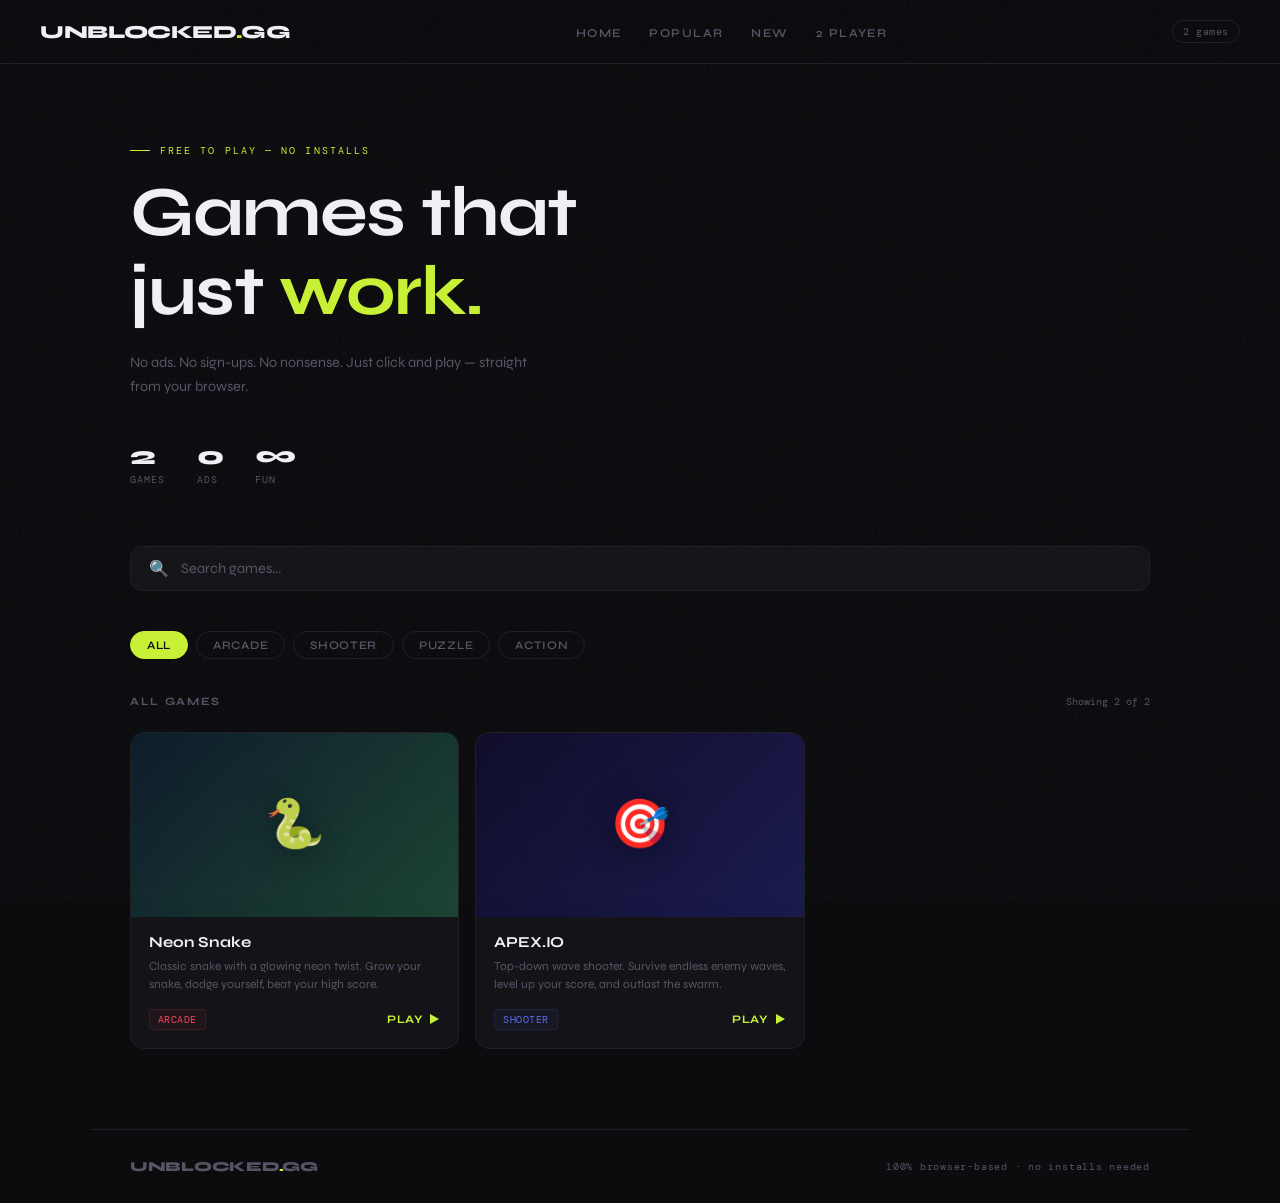
==== index.html @ 9c270ca0 "WWWEWEWsdsf" ====
<!DOCTYPE html>
<html lang="en">
<head>
<meta charset="UTF-8">
<meta name="viewport" content="width=device-width, initial-scale=1.0">
<title>UNBLOCKED GAMES</title>
<link href="https://fonts.googleapis.com/css2?family=Syne:wght@400;600;700;800&family=DM+Mono:wght@400;500&display=swap" rel="stylesheet">
<style>
*, *::before, *::after { box-sizing: border-box; margin: 0; padding: 0; }
:root {
  --bg: #0c0c0f;
  --surface: #141418;
  --border: #1f1f26;
  --text: #f0f0f5;
  --muted: #555566;
  --accent: #c8f135;
  --accent2: #5c6ef8;
  --red: #ff4757;
}
html { scroll-behavior: smooth; }
body {
  background: var(--bg);
  color: var(--text);
  font-family: 'Syne', sans-serif;
  min-height: 100vh;
  overflow-x: hidden;
}

/* ── Noise texture overlay ── */
body::before {
  content: '';
  position: fixed; inset: 0;
  background-image: url("data:image/svg+xml,%3Csvg viewBox='0 0 256 256' xmlns='http://www.w3.org/2000/svg'%3E%3Cfilter id='noise'%3E%3CfeTurbulence type='fractalNoise' baseFrequency='0.9' numOctaves='4' stitchTiles='stitch'/%3E%3C/filter%3E%3Crect width='100%25' height='100%25' filter='url(%23noise)' opacity='1'/%3E%3C/svg%3E");
  opacity: 0.025;
  pointer-events: none;
  z-index: 999;
}

/* ── Nav ── */
nav {
  display: flex;
  align-items: center;
  justify-content: space-between;
  padding: 20px 40px;
  border-bottom: 1px solid var(--border);
  position: sticky; top: 0;
  background: rgba(12,12,15,0.9);
  backdrop-filter: blur(12px);
  z-index: 100;
}
.nav-logo {
  font-size: 1.15rem;
  font-weight: 800;
  letter-spacing: -0.02em;
  color: var(--text);
}
.nav-logo span { color: var(--accent); }
.nav-links {
  display: flex; gap: 28px;
  list-style: none;
}
.nav-links a {
  font-size: 0.75rem;
  font-weight: 600;
  letter-spacing: 0.12em;
  text-transform: uppercase;
  color: var(--muted);
  text-decoration: none;
  transition: color 0.2s;
}
.nav-links a:hover { color: var(--text); }
.nav-tag {
  font-family: 'DM Mono', monospace;
  font-size: 0.65rem;
  padding: 4px 10px;
  border: 1px solid var(--border);
  border-radius: 100px;
  color: var(--muted);
  letter-spacing: 0.05em;
}

/* ── Hero ── */
.hero {
  padding: 80px 40px 60px;
  max-width: 1100px;
  margin: 0 auto;
  position: relative;
}
.hero-eyebrow {
  font-family: 'DM Mono', monospace;
  font-size: 0.65rem;
  letter-spacing: 0.2em;
  color: var(--accent);
  text-transform: uppercase;
  margin-bottom: 16px;
  display: flex; align-items: center; gap: 10px;
}
.hero-eyebrow::before {
  content: '';
  display: inline-block;
  width: 20px; height: 1px;
  background: var(--accent);
}
.hero h1 {
  font-size: clamp(2.6rem, 5.5vw, 4.6rem);
  font-weight: 700;
  letter-spacing: -0.02em;
  line-height: 1.12;
  max-width: 620px;
}
.hero h1 em {
  font-style: normal;
  color: var(--accent);
  position: relative;
}
.hero-sub {
  margin-top: 20px;
  font-size: 0.9rem;
  color: var(--muted);
  font-weight: 400;
  max-width: 420px;
  line-height: 1.7;
}
.hero-stats {
  display: flex; gap: 32px;
  margin-top: 40px;
}
.hero-stat {
  display: flex; flex-direction: column; gap: 2px;
}
.hero-stat-num {
  font-size: 1.6rem;
  font-weight: 800;
  letter-spacing: -0.04em;
  color: var(--text);
}
.hero-stat-label {
  font-size: 0.65rem;
  font-family: 'DM Mono', monospace;
  color: var(--muted);
  letter-spacing: 0.1em;
  text-transform: uppercase;
}

/* ── Search ── */
.search-wrap {
  max-width: 1100px;
  margin: 0 auto 40px;
  padding: 0 40px;
}
.search-inner {
  display: flex;
  align-items: center;
  gap: 12px;
  background: var(--surface);
  border: 1px solid var(--border);
  border-radius: 12px;
  padding: 12px 18px;
  transition: border-color 0.2s;
}
.search-inner:focus-within { border-color: var(--accent); }
.search-icon { color: var(--muted); font-size: 1rem; flex-shrink: 0; }
.search-inner input {
  flex: 1;
  background: none;
  border: none;
  outline: none;
  color: var(--text);
  font-family: 'Syne', sans-serif;
  font-size: 0.9rem;
}
.search-inner input::placeholder { color: var(--muted); }

/* ── Filter tabs ── */
.filters {
  max-width: 1100px;
  margin: 0 auto 36px;
  padding: 0 40px;
  display: flex;
  gap: 8px;
  flex-wrap: wrap;
}
.filter-btn {
  padding: 6px 16px;
  border-radius: 100px;
  border: 1px solid var(--border);
  background: none;
  color: var(--muted);
  font-family: 'Syne', sans-serif;
  font-size: 0.72rem;
  font-weight: 600;
  letter-spacing: 0.06em;
  cursor: pointer;
  text-transform: uppercase;
  transition: all 0.15s;
}
.filter-btn:hover { border-color: var(--text); color: var(--text); }
.filter-btn.active { background: var(--accent); border-color: var(--accent); color: #0c0c0f; }

/* ── Section heading ── */
.section-head {
  max-width: 1100px;
  margin: 0 auto 24px;
  padding: 0 40px;
  display: flex;
  align-items: baseline;
  justify-content: space-between;
}
.section-title {
  font-size: 0.7rem;
  font-weight: 700;
  letter-spacing: 0.15em;
  text-transform: uppercase;
  color: var(--muted);
}
.section-count {
  font-family: 'DM Mono', monospace;
  font-size: 0.65rem;
  color: var(--muted);
}

/* ── Game grid ── */
.game-grid {
  max-width: 1100px;
  margin: 0 auto;
  padding: 0 40px 80px;
  display: grid;
  grid-template-columns: repeat(auto-fill, minmax(260px, 1fr));
  gap: 16px;
}

.game-card {
  background: var(--surface);
  border: 1px solid var(--border);
  border-radius: 14px;
  overflow: hidden;
  text-decoration: none;
  color: inherit;
  display: flex;
  flex-direction: column;
  transition: transform 0.2s, border-color 0.2s, box-shadow 0.2s;
  animation: fadeUp 0.4s both;
}
.game-card:hover {
  transform: translateY(-4px);
  border-color: #2e2e38;
  box-shadow: 0 16px 40px rgba(0,0,0,0.4);
}
.game-card.hidden { display: none; }

@keyframes fadeUp {
  from { opacity: 0; transform: translateY(16px); }
  to { opacity: 1; transform: translateY(0); }
}

.game-thumb {
  width: 100%;
  aspect-ratio: 16/9;
  display: flex;
  align-items: center;
  justify-content: center;
  font-size: 3rem;
  position: relative;
  overflow: hidden;
}
.game-thumb .thumb-bg {
  position: absolute; inset: 0;
}
.game-thumb .thumb-icon {
  position: relative;
  z-index: 1;
  filter: drop-shadow(0 4px 16px rgba(0,0,0,0.4));
  transition: transform 0.3s;
}
.game-card:hover .thumb-icon { transform: scale(1.12); }

.game-info {
  padding: 16px 18px 18px;
  flex: 1;
  display: flex;
  flex-direction: column;
  gap: 6px;
}
.game-name {
  font-size: 0.95rem;
  font-weight: 700;
  letter-spacing: -0.01em;
  color: var(--text);
}
.game-desc {
  font-size: 0.75rem;
  color: var(--muted);
  line-height: 1.5;
  font-weight: 400;
}
.game-footer {
  display: flex;
  align-items: center;
  justify-content: space-between;
  margin-top: 10px;
}
.game-tag {
  font-family: 'DM Mono', monospace;
  font-size: 0.6rem;
  padding: 3px 8px;
  border-radius: 4px;
  border: 1px solid var(--border);
  color: var(--muted);
  letter-spacing: 0.05em;
  text-transform: uppercase;
}
.play-btn {
  display: flex;
  align-items: center;
  gap: 5px;
  font-size: 0.72rem;
  font-weight: 700;
  color: var(--accent);
  letter-spacing: 0.05em;
  text-transform: uppercase;
}
.play-btn svg { width: 12px; height: 12px; fill: var(--accent); }

/* Tag colors */
.tag-arcade { border-color: #ff475720; color: #ff4757; background: #ff47570d; }
.tag-shooter { border-color: #5c6ef820; color: #5c6ef8; background: #5c6ef80d; }
.tag-puzzle { border-color: #c8f13520; color: #c8f135; background: #c8f1350d; }
.tag-action { border-color: #ff6b3520; color: #ff6b35; background: #ff6b350d; }

/* ── No results ── */
#no-results {
  display: none;
  grid-column: 1/-1;
  text-align: center;
  padding: 60px 20px;
  color: var(--muted);
  font-size: 0.85rem;
}

/* ── Footer ── */
footer {
  border-top: 1px solid var(--border);
  padding: 28px 40px;
  display: flex;
  align-items: center;
  justify-content: space-between;
  max-width: 1100px;
  margin: 0 auto;
}
.footer-logo { font-weight: 800; font-size: 0.85rem; letter-spacing: -0.02em; color: var(--muted); }
.footer-logo span { color: var(--accent); }
.footer-note { font-family: 'DM Mono', monospace; font-size: 0.6rem; color: var(--muted); letter-spacing: 0.08em; }

@media (max-width: 600px) {
  nav { padding: 16px 20px; }
  .nav-links { display: none; }
  .hero { padding: 50px 20px 40px; }
  .search-wrap, .filters, .section-head, .game-grid { padding-left: 20px; padding-right: 20px; }
  footer { padding: 24px 20px; flex-direction: column; gap: 8px; text-align: center; }
}
</style>
</head>
<body>

<nav>
  <div class="nav-logo">UNBLOCKED<span>.</span>GG</div>
  <ul class="nav-links">
    <li><a href="#">Home</a></li>
    <li><a href="#">Popular</a></li>
    <li><a href="#">New</a></li>
    <li><a href="#">2 Player</a></li>
  </ul>
  <div class="nav-tag">2 games</div>
</nav>

<section class="hero">
  <div class="hero-eyebrow">Free to play — no installs</div>
  <h1>Games that<br>just <em>work.</em></h1>
  <p class="hero-sub">No ads. No sign-ups. No nonsense. Just click and play — straight from your browser.</p>
  <div class="hero-stats">
    <div class="hero-stat">
      <div class="hero-stat-num" id="total-count">2</div>
      <div class="hero-stat-label">Games</div>
    </div>
    <div class="hero-stat">
      <div class="hero-stat-num">0</div>
      <div class="hero-stat-label">Ads</div>
    </div>
    <div class="hero-stat">
      <div class="hero-stat-num">∞</div>
      <div class="hero-stat-label">Fun</div>
    </div>
  </div>
</section>

<div class="search-wrap">
  <div class="search-inner">
    <span class="search-icon">🔍</span>
    <input type="text" id="search-input" placeholder="Search games..." autocomplete="off">
  </div>
</div>

<div class="filters">
  <button class="filter-btn active" data-filter="all">All</button>
  <button class="filter-btn" data-filter="arcade">Arcade</button>
  <button class="filter-btn" data-filter="shooter">Shooter</button>
  <button class="filter-btn" data-filter="puzzle">Puzzle</button>
  <button class="filter-btn" data-filter="action">Action</button>
</div>

<div class="section-head">
  <span class="section-title">All Games</span>
  <span class="section-count" id="showing-count">Showing 2 of 2</span>
</div>

<div class="game-grid" id="game-grid">

  <a class="game-card" href="snake-game.html" data-tags="arcade">
    <div class="game-thumb">
      <div class="thumb-bg" style="background: linear-gradient(135deg, #0d1b2a 0%, #1b4332 100%);"></div>
      <span class="thumb-icon">🐍</span>
    </div>
    <div class="game-info">
      <div class="game-name">Neon Snake</div>
      <div class="game-desc">Classic snake with a glowing neon twist. Grow your snake, dodge yourself, beat your high score.</div>
      <div class="game-footer">
        <span class="game-tag tag-arcade">Arcade</span>
        <span class="play-btn">
          Play
          <svg viewBox="0 0 12 12"><path d="M2 1l9 5-9 5V1z"/></svg>
        </span>
      </div>
    </div>
  </a>

  <a class="game-card" href="shooter-game.html" data-tags="shooter action">
    <div class="game-thumb">
      <div class="thumb-bg" style="background: linear-gradient(135deg, #0f0c29 0%, #1a1a4e 100%);"></div>
      <span class="thumb-icon">🎯</span>
    </div>
    <div class="game-info">
      <div class="game-name">APEX.IO</div>
      <div class="game-desc">Top-down wave shooter. Survive endless enemy waves, level up your score, and outlast the swarm.</div>
      <div class="game-footer">
        <span class="game-tag tag-shooter">Shooter</span>
        <span class="play-btn">
          Play
          <svg viewBox="0 0 12 12"><path d="M2 1l9 5-9 5V1z"/></svg>
        </span>
      </div>
    </div>
  </a>

  <div id="no-results">No games found. Try a different search.</div>
</div>

<footer>
  <div class="footer-logo">UNBLOCKED<span>.</span>GG</div>
  <div class="footer-note">100% browser-based · no installs needed</div>
</footer>

<script>
const cards = document.querySelectorAll('.game-card');
const searchInput = document.getElementById('search-input');
const filterBtns = document.querySelectorAll('.filter-btn');
const showingCount = document.getElementById('showing-count');
const noResults = document.getElementById('no-results');
let activeFilter = 'all';

function filterCards() {
  const q = searchInput.value.toLowerCase().trim();
  let visible = 0;
  cards.forEach(card => {
    const name = card.querySelector('.game-name').textContent.toLowerCase();
    const desc = card.querySelector('.game-desc').textContent.toLowerCase();
    const tags = card.dataset.tags || '';
    const matchSearch = !q || name.includes(q) || desc.includes(q);
    const matchFilter = activeFilter === 'all' || tags.includes(activeFilter);
    const show = matchSearch && matchFilter;
    card.classList.toggle('hidden', !show);
    if (show) visible++;
  });
  showingCount.textContent = `Showing ${visible} of ${cards.length}`;
  noResults.style.display = visible === 0 ? 'block' : 'none';
}

searchInput.addEventListener('input', filterCards);

filterBtns.forEach(btn => {
  btn.addEventListener('click', () => {
    filterBtns.forEach(b => b.classList.remove('active'));
    btn.classList.add('active');
    activeFilter = btn.dataset.filter;
    filterCards();
  });
});

// Stagger card animations
cards.forEach((card, i) => {
  card.style.animationDelay = `${i * 80}ms`;
});
</script>
</body>
</html>
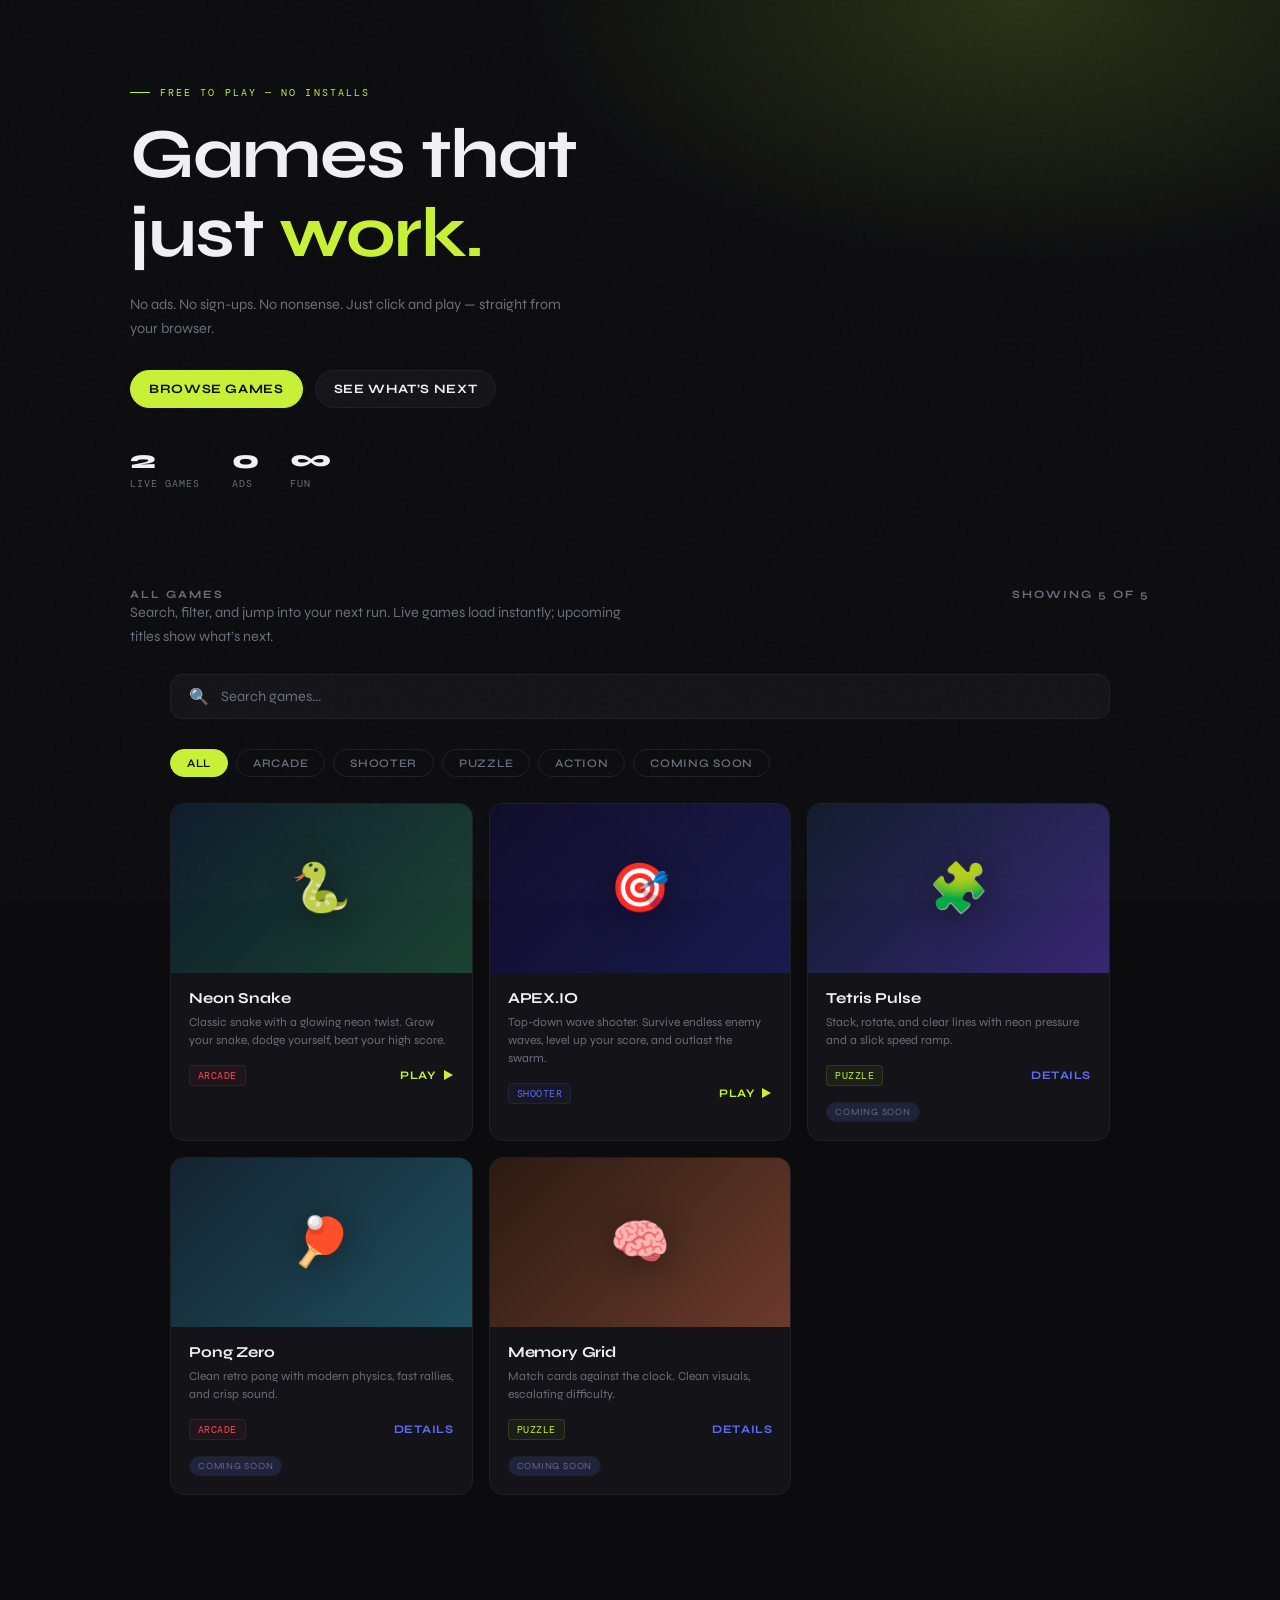
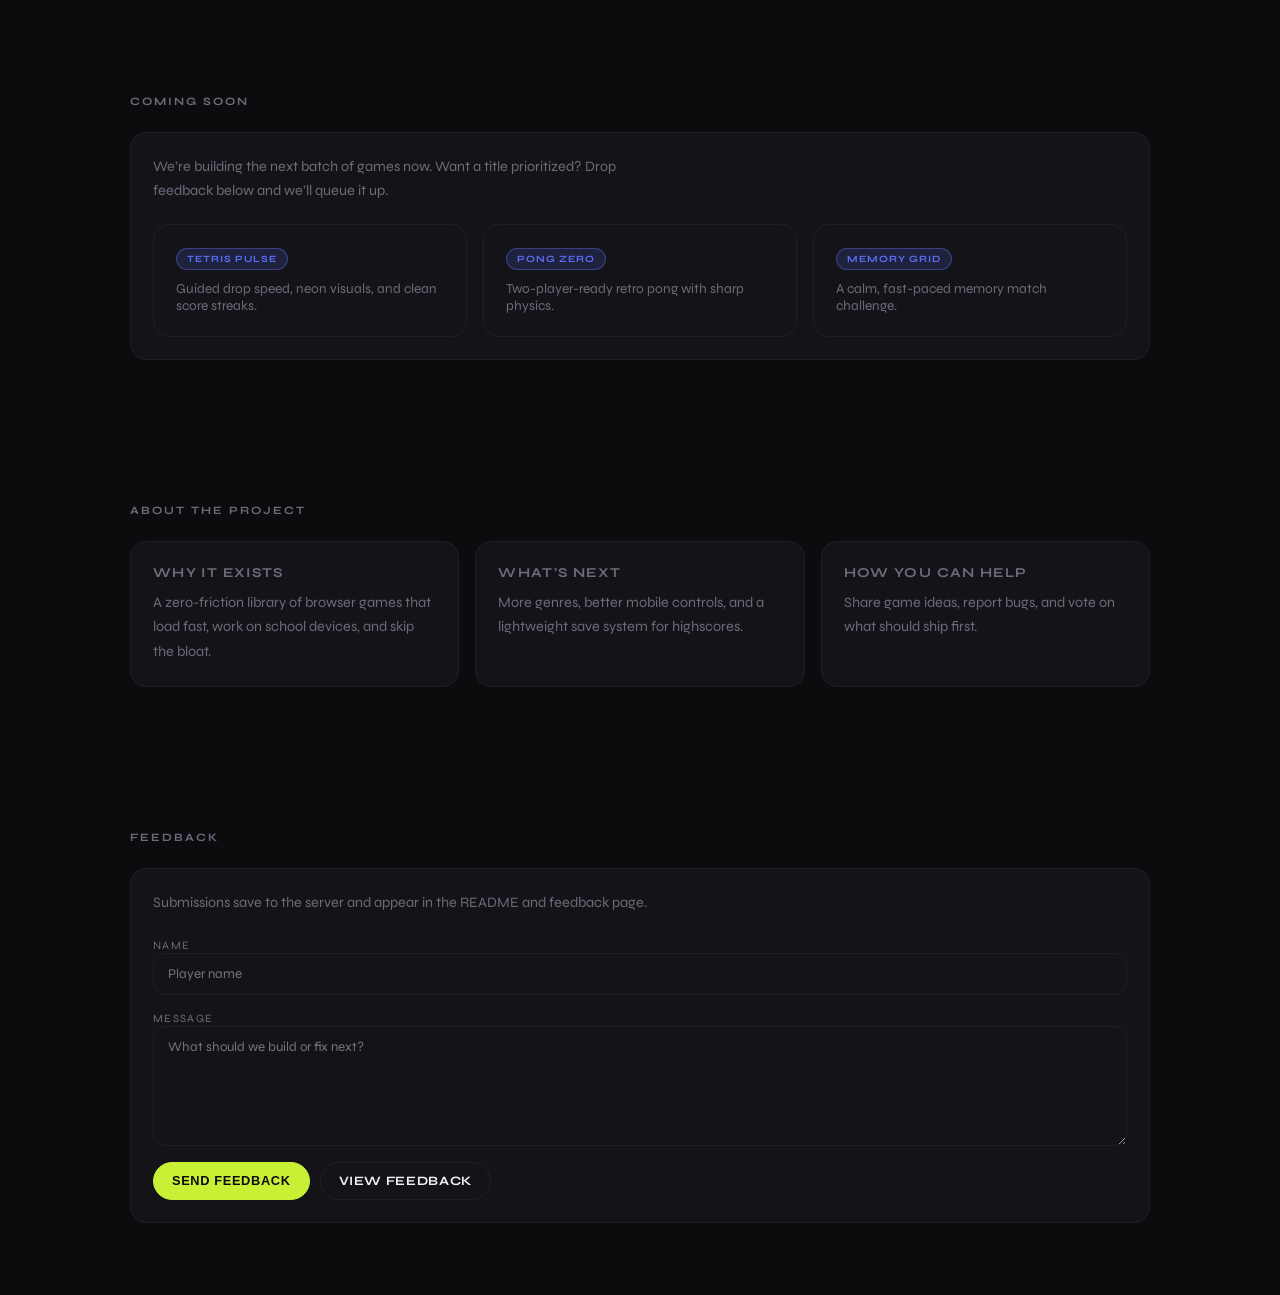
==== commit 01420b96: "Big update" ====
--- a/index.html
+++ b/index.html
@@ -3,469 +3,245 @@
 <head>
 <meta charset="UTF-8">
 <meta name="viewport" content="width=device-width, initial-scale=1.0">
-<title>UNBLOCKED GAMES</title>
+<title>Unblocked.GG | Home</title>
+<meta name="description" content="Fast, ad-free browser games. Jump into Neon Snake, Apex.io, and more with zero installs.">
+<meta property="og:title" content="Unblocked.GG | Free Browser Games">
+<meta property="og:description" content="Ad-free browser games that load fast and play anywhere.">
+<meta property="og:type" content="website">
+<meta property="og:image" content="images/snake-thumb.svg">
+<link rel="icon" href="assets/favicon.svg" type="image/svg+xml">
 <link href="https://fonts.googleapis.com/css2?family=Syne:wght@400;600;700;800&family=DM+Mono:wght@400;500&display=swap" rel="stylesheet">
-<style>
-*, *::before, *::after { box-sizing: border-box; margin: 0; padding: 0; }
-:root {
-  --bg: #0c0c0f;
-  --surface: #141418;
-  --border: #1f1f26;
-  --text: #f0f0f5;
-  --muted: #555566;
-  --accent: #c8f135;
-  --accent2: #5c6ef8;
-  --red: #ff4757;
-}
-html { scroll-behavior: smooth; }
-body {
-  background: var(--bg);
-  color: var(--text);
-  font-family: 'Syne', sans-serif;
-  min-height: 100vh;
-  overflow-x: hidden;
-}
-
-/* ── Noise texture overlay ── */
-body::before {
-  content: '';
-  position: fixed; inset: 0;
-  background-image: url("data:image/svg+xml,%3Csvg viewBox='0 0 256 256' xmlns='http://www.w3.org/2000/svg'%3E%3Cfilter id='noise'%3E%3CfeTurbulence type='fractalNoise' baseFrequency='0.9' numOctaves='4' stitchTiles='stitch'/%3E%3C/filter%3E%3Crect width='100%25' height='100%25' filter='url(%23noise)' opacity='1'/%3E%3C/svg%3E");
-  opacity: 0.025;
-  pointer-events: none;
-  z-index: 999;
-}
-
-/* ── Nav ── */
-nav {
-  display: flex;
-  align-items: center;
-  justify-content: space-between;
-  padding: 20px 40px;
-  border-bottom: 1px solid var(--border);
-  position: sticky; top: 0;
-  background: rgba(12,12,15,0.9);
-  backdrop-filter: blur(12px);
-  z-index: 100;
-}
-.nav-logo {
-  font-size: 1.15rem;
-  font-weight: 800;
-  letter-spacing: -0.02em;
-  color: var(--text);
-}
-.nav-logo span { color: var(--accent); }
-.nav-links {
-  display: flex; gap: 28px;
-  list-style: none;
-}
-.nav-links a {
-  font-size: 0.75rem;
-  font-weight: 600;
-  letter-spacing: 0.12em;
-  text-transform: uppercase;
-  color: var(--muted);
-  text-decoration: none;
-  transition: color 0.2s;
-}
-.nav-links a:hover { color: var(--text); }
-.nav-tag {
-  font-family: 'DM Mono', monospace;
-  font-size: 0.65rem;
-  padding: 4px 10px;
-  border: 1px solid var(--border);
-  border-radius: 100px;
-  color: var(--muted);
-  letter-spacing: 0.05em;
-}
-
-/* ── Hero ── */
-.hero {
-  padding: 80px 40px 60px;
-  max-width: 1100px;
-  margin: 0 auto;
-  position: relative;
-}
-.hero-eyebrow {
-  font-family: 'DM Mono', monospace;
-  font-size: 0.65rem;
-  letter-spacing: 0.2em;
-  color: var(--accent);
-  text-transform: uppercase;
-  margin-bottom: 16px;
-  display: flex; align-items: center; gap: 10px;
-}
-.hero-eyebrow::before {
-  content: '';
-  display: inline-block;
-  width: 20px; height: 1px;
-  background: var(--accent);
-}
-.hero h1 {
-  font-size: clamp(2.6rem, 5.5vw, 4.6rem);
-  font-weight: 700;
-  letter-spacing: -0.02em;
-  line-height: 1.12;
-  max-width: 620px;
-}
-.hero h1 em {
-  font-style: normal;
-  color: var(--accent);
-  position: relative;
-}
-.hero-sub {
-  margin-top: 20px;
-  font-size: 0.9rem;
-  color: var(--muted);
-  font-weight: 400;
-  max-width: 420px;
-  line-height: 1.7;
-}
-.hero-stats {
-  display: flex; gap: 32px;
-  margin-top: 40px;
-}
-.hero-stat {
-  display: flex; flex-direction: column; gap: 2px;
-}
-.hero-stat-num {
-  font-size: 1.6rem;
-  font-weight: 800;
-  letter-spacing: -0.04em;
-  color: var(--text);
-}
-.hero-stat-label {
-  font-size: 0.65rem;
-  font-family: 'DM Mono', monospace;
-  color: var(--muted);
-  letter-spacing: 0.1em;
-  text-transform: uppercase;
-}
-
-/* ── Search ── */
-.search-wrap {
-  max-width: 1100px;
-  margin: 0 auto 40px;
-  padding: 0 40px;
-}
-.search-inner {
-  display: flex;
-  align-items: center;
-  gap: 12px;
-  background: var(--surface);
-  border: 1px solid var(--border);
-  border-radius: 12px;
-  padding: 12px 18px;
-  transition: border-color 0.2s;
-}
-.search-inner:focus-within { border-color: var(--accent); }
-.search-icon { color: var(--muted); font-size: 1rem; flex-shrink: 0; }
-.search-inner input {
-  flex: 1;
-  background: none;
-  border: none;
-  outline: none;
-  color: var(--text);
-  font-family: 'Syne', sans-serif;
-  font-size: 0.9rem;
-}
-.search-inner input::placeholder { color: var(--muted); }
-
-/* ── Filter tabs ── */
-.filters {
-  max-width: 1100px;
-  margin: 0 auto 36px;
-  padding: 0 40px;
-  display: flex;
-  gap: 8px;
-  flex-wrap: wrap;
-}
-.filter-btn {
-  padding: 6px 16px;
-  border-radius: 100px;
-  border: 1px solid var(--border);
-  background: none;
-  color: var(--muted);
-  font-family: 'Syne', sans-serif;
-  font-size: 0.72rem;
-  font-weight: 600;
-  letter-spacing: 0.06em;
-  cursor: pointer;
-  text-transform: uppercase;
-  transition: all 0.15s;
-}
-.filter-btn:hover { border-color: var(--text); color: var(--text); }
-.filter-btn.active { background: var(--accent); border-color: var(--accent); color: #0c0c0f; }
-
-/* ── Section heading ── */
-.section-head {
-  max-width: 1100px;
-  margin: 0 auto 24px;
-  padding: 0 40px;
-  display: flex;
-  align-items: baseline;
-  justify-content: space-between;
-}
-.section-title {
-  font-size: 0.7rem;
-  font-weight: 700;
-  letter-spacing: 0.15em;
-  text-transform: uppercase;
-  color: var(--muted);
-}
-.section-count {
-  font-family: 'DM Mono', monospace;
-  font-size: 0.65rem;
-  color: var(--muted);
-}
-
-/* ── Game grid ── */
-.game-grid {
-  max-width: 1100px;
-  margin: 0 auto;
-  padding: 0 40px 80px;
-  display: grid;
-  grid-template-columns: repeat(auto-fill, minmax(260px, 1fr));
-  gap: 16px;
-}
-
-.game-card {
-  background: var(--surface);
-  border: 1px solid var(--border);
-  border-radius: 14px;
-  overflow: hidden;
-  text-decoration: none;
-  color: inherit;
-  display: flex;
-  flex-direction: column;
-  transition: transform 0.2s, border-color 0.2s, box-shadow 0.2s;
-  animation: fadeUp 0.4s both;
-}
-.game-card:hover {
-  transform: translateY(-4px);
-  border-color: #2e2e38;
-  box-shadow: 0 16px 40px rgba(0,0,0,0.4);
-}
-.game-card.hidden { display: none; }
-
-@keyframes fadeUp {
-  from { opacity: 0; transform: translateY(16px); }
-  to { opacity: 1; transform: translateY(0); }
-}
-
-.game-thumb {
-  width: 100%;
-  aspect-ratio: 16/9;
-  display: flex;
-  align-items: center;
-  justify-content: center;
-  font-size: 3rem;
-  position: relative;
-  overflow: hidden;
-}
-.game-thumb .thumb-bg {
-  position: absolute; inset: 0;
-}
-.game-thumb .thumb-icon {
-  position: relative;
-  z-index: 1;
-  filter: drop-shadow(0 4px 16px rgba(0,0,0,0.4));
-  transition: transform 0.3s;
-}
-.game-card:hover .thumb-icon { transform: scale(1.12); }
-
-.game-info {
-  padding: 16px 18px 18px;
-  flex: 1;
-  display: flex;
-  flex-direction: column;
-  gap: 6px;
-}
-.game-name {
-  font-size: 0.95rem;
-  font-weight: 700;
-  letter-spacing: -0.01em;
-  color: var(--text);
-}
-.game-desc {
-  font-size: 0.75rem;
-  color: var(--muted);
-  line-height: 1.5;
-  font-weight: 400;
-}
-.game-footer {
-  display: flex;
-  align-items: center;
-  justify-content: space-between;
-  margin-top: 10px;
-}
-.game-tag {
-  font-family: 'DM Mono', monospace;
-  font-size: 0.6rem;
-  padding: 3px 8px;
-  border-radius: 4px;
-  border: 1px solid var(--border);
-  color: var(--muted);
-  letter-spacing: 0.05em;
-  text-transform: uppercase;
-}
-.play-btn {
-  display: flex;
-  align-items: center;
-  gap: 5px;
-  font-size: 0.72rem;
-  font-weight: 700;
-  color: var(--accent);
-  letter-spacing: 0.05em;
-  text-transform: uppercase;
-}
-.play-btn svg { width: 12px; height: 12px; fill: var(--accent); }
-
-/* Tag colors */
-.tag-arcade { border-color: #ff475720; color: #ff4757; background: #ff47570d; }
-.tag-shooter { border-color: #5c6ef820; color: #5c6ef8; background: #5c6ef80d; }
-.tag-puzzle { border-color: #c8f13520; color: #c8f135; background: #c8f1350d; }
-.tag-action { border-color: #ff6b3520; color: #ff6b35; background: #ff6b350d; }
-
-/* ── No results ── */
-#no-results {
-  display: none;
-  grid-column: 1/-1;
-  text-align: center;
-  padding: 60px 20px;
-  color: var(--muted);
-  font-size: 0.85rem;
-}
-
-/* ── Footer ── */
-footer {
-  border-top: 1px solid var(--border);
-  padding: 28px 40px;
-  display: flex;
-  align-items: center;
-  justify-content: space-between;
-  max-width: 1100px;
-  margin: 0 auto;
-}
-.footer-logo { font-weight: 800; font-size: 0.85rem; letter-spacing: -0.02em; color: var(--muted); }
-.footer-logo span { color: var(--accent); }
-.footer-note { font-family: 'DM Mono', monospace; font-size: 0.6rem; color: var(--muted); letter-spacing: 0.08em; }
-
-@media (max-width: 600px) {
-  nav { padding: 16px 20px; }
-  .nav-links { display: none; }
-  .hero { padding: 50px 20px 40px; }
-  .search-wrap, .filters, .section-head, .game-grid { padding-left: 20px; padding-right: 20px; }
-  footer { padding: 24px 20px; flex-direction: column; gap: 8px; text-align: center; }
-}
-</style>
+<link rel="stylesheet" href="css/site.css">
+<link rel="stylesheet" href="css/home.css">
 </head>
-<body>
-
-<nav>
-  <div class="nav-logo">UNBLOCKED<span>.</span>GG</div>
-  <ul class="nav-links">
-    <li><a href="#">Home</a></li>
-    <li><a href="#">Popular</a></li>
-    <li><a href="#">New</a></li>
-    <li><a href="#">2 Player</a></li>
-  </ul>
-  <div class="nav-tag">2 games</div>
-</nav>
-
-<section class="hero">
-  <div class="hero-eyebrow">Free to play — no installs</div>
-  <h1>Games that<br>just <em>work.</em></h1>
-  <p class="hero-sub">No ads. No sign-ups. No nonsense. Just click and play — straight from your browser.</p>
-  <div class="hero-stats">
-    <div class="hero-stat">
-      <div class="hero-stat-num" id="total-count">2</div>
-      <div class="hero-stat-label">Games</div>
-    </div>
-    <div class="hero-stat">
-      <div class="hero-stat-num">0</div>
-      <div class="hero-stat-label">Ads</div>
-    </div>
-    <div class="hero-stat">
-      <div class="hero-stat-num">∞</div>
-      <div class="hero-stat-label">Fun</div>
-    </div>
-  </div>
-</section>
-
-<div class="search-wrap">
-  <div class="search-inner">
-    <span class="search-icon">🔍</span>
-    <input type="text" id="search-input" placeholder="Search games..." autocomplete="off">
-  </div>
+<body class="site home-page" data-theme="dark">
+<div class="page-shell">
+  <div id="site-header"></div>
+  <main id="main" class="page-content">
+    <section class="hero">
+      <div class="hero-eyebrow">Free to play — no installs</div>
+      <h1>Games that<br>just <em>work.</em></h1>
+      <p class="hero-sub">No ads. No sign-ups. No nonsense. Just click and play — straight from your browser.</p>
+      <div class="hero-cta">
+        <a class="btn btn-primary" href="#games">Browse Games</a>
+        <a class="btn btn-ghost" href="#coming-soon">See What’s Next</a>
+      </div>
+      <div class="hero-stats">
+        <div class="hero-stat">
+          <div class="hero-stat-num" id="total-count">2</div>
+          <div class="hero-stat-label">Live Games</div>
+        </div>
+        <div class="hero-stat">
+          <div class="hero-stat-num">0</div>
+          <div class="hero-stat-label">Ads</div>
+        </div>
+        <div class="hero-stat">
+          <div class="hero-stat-num">∞</div>
+          <div class="hero-stat-label">Fun</div>
+        </div>
+      </div>
+    </section>
+
+    <section id="games" class="section tight">
+      <div class="section-head">
+        <div>
+          <div class="section-title">All Games</div>
+          <p class="section-sub">Search, filter, and jump into your next run. Live games load instantly; upcoming titles show what’s next.</p>
+        </div>
+        <span class="section-title" id="showing-count">Showing 2 of 5</span>
+      </div>
+      <div class="search-wrap">
+        <div class="search-inner">
+          <span class="search-icon">🔍</span>
+          <input type="text" id="search-input" placeholder="Search games..." autocomplete="off">
+        </div>
+      </div>
+
+      <div class="filters">
+        <button class="filter-btn active" data-filter="all">All</button>
+        <button class="filter-btn" data-filter="arcade">Arcade</button>
+        <button class="filter-btn" data-filter="shooter">Shooter</button>
+        <button class="filter-btn" data-filter="puzzle">Puzzle</button>
+        <button class="filter-btn" data-filter="action">Action</button>
+        <button class="filter-btn" data-filter="coming">Coming Soon</button>
+      </div>
+
+      <div class="game-grid" id="game-grid">
+        <a class="game-card" href="snake-game.html" data-tags="arcade" data-status="live">
+          <div class="game-thumb">
+            <div class="thumb-bg" style="background: linear-gradient(135deg, #0d1b2a 0%, #1b4332 100%);"></div>
+            <span class="thumb-icon">🐍</span>
+          </div>
+          <div class="game-info">
+            <div class="game-name">Neon Snake</div>
+            <div class="game-desc">Classic snake with a glowing neon twist. Grow your snake, dodge yourself, beat your high score.</div>
+            <div class="game-footer">
+              <span class="game-tag tag-arcade">Arcade</span>
+              <span class="play-btn">
+                Play
+                <svg viewBox="0 0 12 12"><path d="M2 1l9 5-9 5V1z"/></svg>
+              </span>
+            </div>
+          </div>
+        </a>
+
+        <a class="game-card" href="shooter-game.html" data-tags="shooter action" data-status="live">
+          <div class="game-thumb">
+            <div class="thumb-bg" style="background: linear-gradient(135deg, #0f0c29 0%, #1a1a4e 100%);"></div>
+            <span class="thumb-icon">🎯</span>
+          </div>
+          <div class="game-info">
+            <div class="game-name">APEX.IO</div>
+            <div class="game-desc">Top-down wave shooter. Survive endless enemy waves, level up your score, and outlast the swarm.</div>
+            <div class="game-footer">
+              <span class="game-tag tag-shooter">Shooter</span>
+              <span class="play-btn">
+                Play
+                <svg viewBox="0 0 12 12"><path d="M2 1l9 5-9 5V1z"/></svg>
+              </span>
+            </div>
+          </div>
+        </a>
+
+        <a class="game-card" href="tetris-game.html" data-tags="puzzle" data-status="soon">
+          <div class="game-thumb">
+            <div class="thumb-bg" style="background: linear-gradient(135deg, #101b2b 0%, #372772 100%);"></div>
+            <span class="thumb-icon">🧩</span>
+          </div>
+          <div class="game-info">
+            <div class="game-name">Tetris Pulse</div>
+            <div class="game-desc">Stack, rotate, and clear lines with neon pressure and a slick speed ramp.</div>
+            <div class="game-footer">
+              <span class="game-tag tag-puzzle">Puzzle</span>
+              <span class="play-btn">Details</span>
+            </div>
+            <div class="game-status badge-soon" style="margin-top: 10px; width: fit-content;">Coming Soon</div>
+          </div>
+        </a>
+
+        <a class="game-card" href="pong-game.html" data-tags="arcade" data-status="soon">
+          <div class="game-thumb">
+            <div class="thumb-bg" style="background: linear-gradient(135deg, #14232f 0%, #1f4f5f 100%);"></div>
+            <span class="thumb-icon">🏓</span>
+          </div>
+          <div class="game-info">
+            <div class="game-name">Pong Zero</div>
+            <div class="game-desc">Clean retro pong with modern physics, fast rallies, and crisp sound.</div>
+            <div class="game-footer">
+              <span class="game-tag tag-arcade">Arcade</span>
+              <span class="play-btn">Details</span>
+            </div>
+            <div class="game-status badge-soon" style="margin-top: 10px; width: fit-content;">Coming Soon</div>
+          </div>
+        </a>
+
+        <a class="game-card" href="memory-game.html" data-tags="puzzle" data-status="soon">
+          <div class="game-thumb">
+            <div class="thumb-bg" style="background: linear-gradient(135deg, #2b1b12 0%, #6b3a2c 100%);"></div>
+            <span class="thumb-icon">🧠</span>
+          </div>
+          <div class="game-info">
+            <div class="game-name">Memory Grid</div>
+            <div class="game-desc">Match cards against the clock. Clean visuals, escalating difficulty.</div>
+            <div class="game-footer">
+              <span class="game-tag tag-puzzle">Puzzle</span>
+              <span class="play-btn">Details</span>
+            </div>
+            <div class="game-status badge-soon" style="margin-top: 10px; width: fit-content;">Coming Soon</div>
+          </div>
+        </a>
+
+        <div id="no-results">No games found. Try a different search.</div>
+      </div>
+    </section>
+
+    <section id="coming-soon" class="section">
+      <div class="section-head">
+        <div class="section-title">Coming Soon</div>
+      </div>
+      <div class="panel">
+        <p class="section-sub">We’re building the next batch of games now. Want a title prioritized? Drop feedback below and we’ll queue it up.</p>
+        <div class="card-grid" style="margin-top: 20px;">
+          <div class="panel">
+            <span class="badge badge-soon">Tetris Pulse</span>
+            <p style="margin-top: 10px; color: var(--muted); font-size: 0.85rem;">Guided drop speed, neon visuals, and clean score streaks.</p>
+          </div>
+          <div class="panel">
+            <span class="badge badge-soon">Pong Zero</span>
+            <p style="margin-top: 10px; color: var(--muted); font-size: 0.85rem;">Two-player-ready retro pong with sharp physics.</p>
+          </div>
+          <div class="panel">
+            <span class="badge badge-soon">Memory Grid</span>
+            <p style="margin-top: 10px; color: var(--muted); font-size: 0.85rem;">A calm, fast-paced memory match challenge.</p>
+          </div>
+        </div>
+      </div>
+    </section>
+
+    <section id="about" class="section">
+      <div class="section-head">
+        <div class="section-title">About the Project</div>
+      </div>
+      <div class="about-grid">
+        <div class="panel">
+          <h3 style="font-size: 0.85rem; letter-spacing: 0.1em; text-transform: uppercase; color: var(--muted); margin-bottom: 10px;">Why it exists</h3>
+          <p class="section-sub">A zero-friction library of browser games that load fast, work on school devices, and skip the bloat.</p>
+        </div>
+        <div class="panel">
+          <h3 style="font-size: 0.85rem; letter-spacing: 0.1em; text-transform: uppercase; color: var(--muted); margin-bottom: 10px;">What’s next</h3>
+          <p class="section-sub">More genres, better mobile controls, and a lightweight save system for highscores.</p>
+        </div>
+        <div class="panel">
+          <h3 style="font-size: 0.85rem; letter-spacing: 0.1em; text-transform: uppercase; color: var(--muted); margin-bottom: 10px;">How you can help</h3>
+          <p class="section-sub">Share game ideas, report bugs, and vote on what should ship first.</p>
+        </div>
+      </div>
+    </section>
+
+    <section id="feedback" class="section">
+      <div class="section-head">
+        <div class="section-title">Feedback</div>
+      </div>
+      <div class="panel">
+        <p class="section-sub" style="margin-bottom: 18px;">Submissions save to the server and appear in the README and feedback page.</p>
+        <form class="feedback-form" id="feedback-form" action="/submit-feedback" method="post" aria-label="Feedback form">
+          <div>
+            <label for="feedback-name">Name</label>
+            <input id="feedback-name" name="name" type="text" placeholder="Player name">
+          </div>
+          <div>
+            <label for="feedback-message">Message</label>
+            <textarea id="feedback-message" name="message" placeholder="What should we build or fix next?" required></textarea>
+          </div>
+          <div style="display:flex; flex-wrap:wrap; gap:10px;">
+            <button class="btn btn-primary" type="submit">Send Feedback</button>
+            <a class="btn btn-ghost" href="feedback.html">View Feedback</a>
+          </div>
+        </form>
+      </div>
+    </section>
+  </main>
+
+  <div id="site-footer"></div>
 </div>
 
-<div class="filters">
-  <button class="filter-btn active" data-filter="all">All</button>
-  <button class="filter-btn" data-filter="arcade">Arcade</button>
-  <button class="filter-btn" data-filter="shooter">Shooter</button>
-  <button class="filter-btn" data-filter="puzzle">Puzzle</button>
-  <button class="filter-btn" data-filter="action">Action</button>
-</div>
-
-<div class="section-head">
-  <span class="section-title">All Games</span>
-  <span class="section-count" id="showing-count">Showing 2 of 2</span>
-</div>
-
-<div class="game-grid" id="game-grid">
-
-  <a class="game-card" href="snake-game.html" data-tags="arcade">
-    <div class="game-thumb">
-      <div class="thumb-bg" style="background: linear-gradient(135deg, #0d1b2a 0%, #1b4332 100%);"></div>
-      <span class="thumb-icon">🐍</span>
-    </div>
-    <div class="game-info">
-      <div class="game-name">Neon Snake</div>
-      <div class="game-desc">Classic snake with a glowing neon twist. Grow your snake, dodge yourself, beat your high score.</div>
-      <div class="game-footer">
-        <span class="game-tag tag-arcade">Arcade</span>
-        <span class="play-btn">
-          Play
-          <svg viewBox="0 0 12 12"><path d="M2 1l9 5-9 5V1z"/></svg>
-        </span>
-      </div>
-    </div>
-  </a>
-
-  <a class="game-card" href="shooter-game.html" data-tags="shooter action">
-    <div class="game-thumb">
-      <div class="thumb-bg" style="background: linear-gradient(135deg, #0f0c29 0%, #1a1a4e 100%);"></div>
-      <span class="thumb-icon">🎯</span>
-    </div>
-    <div class="game-info">
-      <div class="game-name">APEX.IO</div>
-      <div class="game-desc">Top-down wave shooter. Survive endless enemy waves, level up your score, and outlast the swarm.</div>
-      <div class="game-footer">
-        <span class="game-tag tag-shooter">Shooter</span>
-        <span class="play-btn">
-          Play
-          <svg viewBox="0 0 12 12"><path d="M2 1l9 5-9 5V1z"/></svg>
-        </span>
-      </div>
-    </div>
-  </a>
-
-  <div id="no-results">No games found. Try a different search.</div>
-</div>
-
-<footer>
-  <div class="footer-logo">UNBLOCKED<span>.</span>GG</div>
-  <div class="footer-note">100% browser-based · no installs needed</div>
-</footer>
-
+<button id="back-to-top" class="back-to-top" type="button">Top</button>
+
+<script src="js/site.js"></script>
 <script>
 const cards = document.querySelectorAll('.game-card');
 const searchInput = document.getElementById('search-input');
 const filterBtns = document.querySelectorAll('.filter-btn');
 const showingCount = document.getElementById('showing-count');
 const noResults = document.getElementById('no-results');
+const totalCount = document.getElementById('total-count');
 let activeFilter = 'all';
+
+function updateCounts(visible) {
+  showingCount.textContent = `Showing ${visible} of ${cards.length}`;
+  const liveCount = Array.from(cards).filter(c => c.dataset.status === 'live').length;
+  totalCount.textContent = liveCount;
+}
 
 function filterCards() {
   const q = searchInput.value.toLowerCase().trim();
@@ -474,13 +250,16 @@
     const name = card.querySelector('.game-name').textContent.toLowerCase();
     const desc = card.querySelector('.game-desc').textContent.toLowerCase();
     const tags = card.dataset.tags || '';
+    const status = card.dataset.status || 'live';
     const matchSearch = !q || name.includes(q) || desc.includes(q);
-    const matchFilter = activeFilter === 'all' || tags.includes(activeFilter);
+    let matchFilter = true;
+    if (activeFilter === 'coming') matchFilter = status === 'soon';
+    else if (activeFilter !== 'all') matchFilter = tags.includes(activeFilter);
     const show = matchSearch && matchFilter;
     card.classList.toggle('hidden', !show);
     if (show) visible++;
   });
-  showingCount.textContent = `Showing ${visible} of ${cards.length}`;
+  updateCounts(visible);
   noResults.style.display = visible === 0 ? 'block' : 'none';
 }
 
@@ -495,10 +274,11 @@
   });
 });
 
-// Stagger card animations
 cards.forEach((card, i) => {
   card.style.animationDelay = `${i * 80}ms`;
 });
+
+filterCards();
 </script>
 </body>
 </html>
--- a/css/site.css
+++ b/css/site.css
@@ -0,0 +1,395 @@
+* { box-sizing: border-box; margin: 0; padding: 0; }
+*::before, *::after { box-sizing: border-box; }
+:root { color-scheme: dark; }
+html { scroll-behavior: smooth; }
+
+:focus-visible {
+  outline: 2px solid #c8f135;
+  outline-offset: 2px;
+}
+
+body.site {
+  --site-bg: #0c0c0f;
+  --surface: #141418;
+  --surface-strong: #1a1a22;
+  --border: #1f1f26;
+  --text: #f0f0f5;
+  --muted: #6b6b7b;
+  --accent: #c8f135;
+  --accent2: #5c6ef8;
+  --danger: #ff4757;
+  --font-ui: 'Syne', sans-serif;
+  --font-mono: 'DM Mono', monospace;
+  background: radial-gradient(1200px 600px at 10% -20%, rgba(92,110,248,0.18), transparent 60%),
+              radial-gradient(900px 480px at 80% 0%, rgba(200,241,53,0.16), transparent 55%),
+              var(--site-bg);
+  color: var(--text);
+  font-family: var(--font-ui);
+  min-height: 100vh;
+  overflow-x: hidden;
+}
+
+body.site::before {
+  content: '';
+  position: fixed; inset: 0;
+  background-image: url("data:image/svg+xml,%3Csvg viewBox='0 0 256 256' xmlns='http://www.w3.org/2000/svg'%3E%3Cfilter id='noise'%3E%3CfeTurbulence type='fractalNoise' baseFrequency='0.9' numOctaves='4' stitchTiles='stitch'/%3E%3C/filter%3E%3Crect width='100%25' height='100%25' filter='url(%23noise)' opacity='1'/%3E%3C/svg%3E");
+  opacity: 0.03;
+  pointer-events: none;
+  z-index: 5;
+}
+
+body.site[data-theme="light"] {
+  color-scheme: light;
+  --site-bg: #f6f7fb;
+  --surface: #ffffff;
+  --surface-strong: #eef0f6;
+  --border: #d9dbe7;
+  --text: #0d0f17;
+  --muted: #5b5e70;
+  --accent: #3fb950;
+  --accent2: #2b59f8;
+  --danger: #ff4757;
+  background: radial-gradient(1200px 600px at 10% -20%, rgba(43,89,248,0.14), transparent 60%),
+              radial-gradient(900px 480px at 80% 0%, rgba(63,185,80,0.12), transparent 55%),
+              var(--site-bg);
+}
+
+body.game {
+  --site-bg: #0c0c0f;
+  --surface: #141418;
+  --surface-strong: #1a1a22;
+  --border: #1f1f26;
+  --text: #f0f0f5;
+  --muted: #6b6b7b;
+  --accent: #c8f135;
+  --accent2: #5c6ef8;
+  --danger: #ff4757;
+  --font-ui: 'Syne', sans-serif;
+  --font-mono: 'DM Mono', monospace;
+  background: var(--site-bg);
+  color: var(--text);
+  min-height: 100vh;
+  overflow-x: hidden;
+}
+
+.page-shell {
+  min-height: 100vh;
+  display: flex;
+  flex-direction: column;
+}
+
+.page-content {
+  flex: 1;
+  width: 100%;
+}
+
+.skip-link {
+  position: absolute;
+  top: -40px;
+  left: 16px;
+  padding: 8px 12px;
+  background: var(--accent);
+  color: #0c0c0f;
+  font-size: 0.75rem;
+  border-radius: 999px;
+  text-decoration: none;
+  z-index: 999;
+}
+.skip-link:focus { top: 16px; }
+
+.site-nav {
+  position: sticky;
+  top: 0;
+  z-index: 120;
+  display: flex;
+  align-items: center;
+  justify-content: space-between;
+  padding: 18px 40px;
+  border-bottom: 1px solid var(--border);
+  background: color-mix(in srgb, var(--site-bg) 85%, transparent);
+  backdrop-filter: blur(12px);
+}
+
+.nav-brand {
+  display: flex;
+  align-items: center;
+  gap: 10px;
+  font-weight: 800;
+  letter-spacing: -0.02em;
+  font-size: 1rem;
+  text-decoration: none;
+  color: var(--text);
+}
+
+.nav-brand span { color: var(--accent); }
+
+.nav-links {
+  list-style: none;
+  display: flex;
+  gap: 22px;
+}
+
+.nav-links a {
+  font-size: 0.72rem;
+  font-weight: 600;
+  letter-spacing: 0.12em;
+  text-transform: uppercase;
+  color: var(--muted);
+  text-decoration: none;
+  transition: color 0.2s;
+}
+
+.nav-links a:hover { color: var(--text); }
+
+.nav-actions {
+  display: flex;
+  align-items: center;
+  gap: 10px;
+}
+
+.nav-pill {
+  font-family: var(--font-mono);
+  font-size: 0.65rem;
+  padding: 4px 10px;
+  border: 1px solid var(--border);
+  border-radius: 100px;
+  color: var(--muted);
+  letter-spacing: 0.06em;
+  text-transform: uppercase;
+}
+
+.theme-toggle {
+  border: 1px solid var(--border);
+  background: var(--surface);
+  color: var(--text);
+  font-family: var(--font-mono);
+  font-size: 0.65rem;
+  padding: 6px 10px;
+  border-radius: 999px;
+  cursor: pointer;
+  letter-spacing: 0.1em;
+  text-transform: uppercase;
+}
+
+.nav-toggle {
+  display: none;
+  border: 1px solid var(--border);
+  background: var(--surface);
+  color: var(--text);
+  font-size: 0.75rem;
+  padding: 6px 10px;
+  border-radius: 8px;
+  cursor: pointer;
+}
+
+.section {
+  max-width: 1100px;
+  margin: 0 auto;
+  padding: 72px 40px;
+}
+
+.section.tight { padding: 48px 40px; }
+
+.section-head {
+  display: flex;
+  align-items: baseline;
+  justify-content: space-between;
+  margin-bottom: 24px;
+}
+
+.section-title {
+  font-size: 0.7rem;
+  font-weight: 700;
+  letter-spacing: 0.18em;
+  text-transform: uppercase;
+  color: var(--muted);
+}
+
+.section-sub {
+  font-size: 0.9rem;
+  color: var(--muted);
+  max-width: 520px;
+  line-height: 1.7;
+}
+
+.card-grid {
+  display: grid;
+  grid-template-columns: repeat(auto-fit, minmax(240px, 1fr));
+  gap: 16px;
+}
+
+.panel {
+  background: var(--surface);
+  border: 1px solid var(--border);
+  border-radius: 16px;
+  padding: 22px;
+}
+
+.badge {
+  display: inline-flex;
+  align-items: center;
+  gap: 6px;
+  padding: 4px 10px;
+  border-radius: 999px;
+  font-size: 0.6rem;
+  text-transform: uppercase;
+  letter-spacing: 0.1em;
+  font-weight: 700;
+  border: 1px solid var(--border);
+  color: var(--muted);
+}
+
+.badge-accent { border-color: color-mix(in srgb, var(--accent) 40%, transparent); color: var(--accent); background: color-mix(in srgb, var(--accent) 15%, transparent); }
+.badge-soon { border-color: color-mix(in srgb, var(--accent2) 40%, transparent); color: var(--accent2); background: color-mix(in srgb, var(--accent2) 16%, transparent); }
+
+.btn {
+  display: inline-flex;
+  align-items: center;
+  justify-content: center;
+  gap: 6px;
+  padding: 10px 18px;
+  border-radius: 999px;
+  border: 1px solid var(--border);
+  background: transparent;
+  color: var(--text);
+  font-size: 0.8rem;
+  letter-spacing: 0.05em;
+  text-transform: uppercase;
+  font-weight: 700;
+  cursor: pointer;
+  text-decoration: none;
+}
+
+.btn-primary {
+  background: var(--accent);
+  color: #0c0c0f;
+  border-color: var(--accent);
+}
+
+.btn-ghost { background: var(--surface); }
+
+.btn[disabled], .btn.disabled {
+  cursor: not-allowed;
+  opacity: 0.6;
+}
+
+.callout {
+  display: flex;
+  flex-wrap: wrap;
+  gap: 10px;
+}
+
+.control-chip {
+  border: 1px solid var(--border);
+  padding: 6px 10px;
+  border-radius: 10px;
+  font-family: var(--font-mono);
+  font-size: 0.65rem;
+  color: var(--muted);
+  letter-spacing: 0.08em;
+  text-transform: uppercase;
+  background: var(--surface);
+}
+
+.site-footer {
+  border-top: 1px solid var(--border);
+  padding: 24px 40px;
+  display: flex;
+  align-items: center;
+  justify-content: space-between;
+  gap: 12px;
+  max-width: 1100px;
+  margin: 0 auto;
+}
+
+.footer-left {
+  display: flex;
+  flex-direction: column;
+  gap: 6px;
+}
+
+.footer-logo {
+  font-weight: 800;
+  font-size: 0.85rem;
+  letter-spacing: -0.02em;
+  color: var(--muted);
+}
+
+.footer-logo span { color: var(--accent); }
+
+.footer-note {
+  font-family: var(--font-mono);
+  font-size: 0.6rem;
+  color: var(--muted);
+  letter-spacing: 0.1em;
+}
+
+.footer-links {
+  display: flex;
+  gap: 16px;
+  font-size: 0.7rem;
+}
+
+.footer-links a {
+  color: var(--muted);
+  text-decoration: none;
+}
+
+.footer-links a:hover { color: var(--text); }
+
+.back-to-top {
+  position: fixed;
+  right: 18px;
+  bottom: 18px;
+  z-index: 120;
+  border: 1px solid var(--border);
+  background: var(--surface);
+  color: var(--text);
+  padding: 10px 14px;
+  border-radius: 999px;
+  font-size: 0.7rem;
+  letter-spacing: 0.08em;
+  text-transform: uppercase;
+  cursor: pointer;
+  opacity: 0;
+  pointer-events: none;
+  transition: opacity 0.2s, transform 0.2s;
+}
+
+.back-to-top.visible {
+  opacity: 1;
+  pointer-events: auto;
+  transform: translateY(-4px);
+}
+
+@media (max-width: 900px) {
+  .site-nav { padding: 16px 20px; }
+  .section { padding: 60px 20px; }
+  .section.tight { padding: 36px 20px; }
+}
+
+@media (max-width: 760px) {
+  .nav-toggle { display: inline-flex; }
+  .nav-links {
+    position: absolute;
+    top: 64px;
+    right: 20px;
+    flex-direction: column;
+    gap: 10px;
+    background: var(--surface);
+    padding: 14px;
+    border-radius: 12px;
+    border: 1px solid var(--border);
+    display: none;
+    min-width: 180px;
+  }
+  body.nav-open .nav-links { display: flex; }
+}
+
+@media (max-width: 640px) {
+  .site-footer {
+    padding: 22px 20px;
+    flex-direction: column;
+    align-items: flex-start;
+  }
+}
--- a/css/home.css
+++ b/css/home.css
@@ -0,0 +1,284 @@
+.hero {
+  padding: 86px 40px 50px;
+  max-width: 1100px;
+  margin: 0 auto;
+  position: relative;
+}
+
+.hero-eyebrow {
+  font-family: var(--font-mono);
+  font-size: 0.65rem;
+  letter-spacing: 0.2em;
+  color: var(--accent);
+  text-transform: uppercase;
+  margin-bottom: 16px;
+  display: flex; align-items: center; gap: 10px;
+}
+.hero-eyebrow::before {
+  content: '';
+  display: inline-block;
+  width: 20px; height: 1px;
+  background: var(--accent);
+}
+.hero h1 {
+  font-size: clamp(2.6rem, 5.5vw, 4.6rem);
+  font-weight: 700;
+  letter-spacing: -0.02em;
+  line-height: 1.12;
+  max-width: 640px;
+}
+.hero h1 em {
+  font-style: normal;
+  color: var(--accent);
+}
+.hero-sub {
+  margin-top: 20px;
+  font-size: 0.9rem;
+  color: var(--muted);
+  font-weight: 400;
+  max-width: 460px;
+  line-height: 1.7;
+}
+.hero-cta {
+  display: flex;
+  flex-wrap: wrap;
+  gap: 12px;
+  margin-top: 28px;
+}
+.hero-stats {
+  display: flex; gap: 32px;
+  margin-top: 36px;
+}
+.hero-stat {
+  display: flex; flex-direction: column; gap: 2px;
+}
+.hero-stat-num {
+  font-size: 1.6rem;
+  font-weight: 800;
+  letter-spacing: -0.04em;
+  color: var(--text);
+}
+.hero-stat-label {
+  font-size: 0.65rem;
+  font-family: var(--font-mono);
+  color: var(--muted);
+  letter-spacing: 0.1em;
+  text-transform: uppercase;
+}
+
+.search-wrap {
+  max-width: 1100px;
+  margin: 0 auto 30px;
+  padding: 0 40px;
+}
+.search-inner {
+  display: flex;
+  align-items: center;
+  gap: 12px;
+  background: var(--surface);
+  border: 1px solid var(--border);
+  border-radius: 12px;
+  padding: 12px 18px;
+  transition: border-color 0.2s;
+}
+.search-inner:focus-within { border-color: var(--accent); }
+.search-icon { color: var(--muted); font-size: 1rem; flex-shrink: 0; }
+.search-inner input {
+  flex: 1;
+  background: none;
+  border: none;
+  outline: none;
+  color: var(--text);
+  font-family: var(--font-ui);
+  font-size: 0.9rem;
+}
+.search-inner input::placeholder { color: var(--muted); }
+
+.filters {
+  max-width: 1100px;
+  margin: 0 auto 26px;
+  padding: 0 40px;
+  display: flex;
+  gap: 8px;
+  flex-wrap: wrap;
+}
+.filter-btn {
+  padding: 6px 16px;
+  border-radius: 100px;
+  border: 1px solid var(--border);
+  background: none;
+  color: var(--muted);
+  font-family: var(--font-ui);
+  font-size: 0.72rem;
+  font-weight: 600;
+  letter-spacing: 0.06em;
+  cursor: pointer;
+  text-transform: uppercase;
+  transition: all 0.15s;
+}
+.filter-btn:hover { border-color: var(--text); color: var(--text); }
+.filter-btn.active { background: var(--accent); border-color: var(--accent); color: #0c0c0f; }
+
+.game-grid {
+  max-width: 1100px;
+  margin: 0 auto;
+  padding: 0 40px 80px;
+  display: grid;
+  grid-template-columns: repeat(auto-fill, minmax(260px, 1fr));
+  gap: 16px;
+}
+
+.game-card {
+  background: var(--surface);
+  border: 1px solid var(--border);
+  border-radius: 14px;
+  overflow: hidden;
+  text-decoration: none;
+  color: inherit;
+  display: flex;
+  flex-direction: column;
+  transition: transform 0.2s, border-color 0.2s, box-shadow 0.2s;
+  animation: fadeUp 0.4s both;
+}
+.game-card:hover {
+  transform: translateY(-4px);
+  border-color: #2e2e38;
+  box-shadow: 0 16px 40px rgba(0,0,0,0.4);
+}
+.game-card.hidden { display: none; }
+.game-card[data-status="soon"] .play-btn { color: var(--accent2); }
+
+@keyframes fadeUp {
+  from { opacity: 0; transform: translateY(16px); }
+  to { opacity: 1; transform: translateY(0); }
+}
+
+.game-thumb {
+  width: 100%;
+  aspect-ratio: 16/9;
+  display: flex;
+  align-items: center;
+  justify-content: center;
+  font-size: 3rem;
+  position: relative;
+  overflow: hidden;
+}
+.game-thumb .thumb-bg { position: absolute; inset: 0; }
+.game-thumb .thumb-icon {
+  position: relative;
+  z-index: 1;
+  filter: drop-shadow(0 4px 16px rgba(0,0,0,0.4));
+  transition: transform 0.3s;
+}
+.game-card:hover .thumb-icon { transform: scale(1.12); }
+
+.game-info {
+  padding: 16px 18px 18px;
+  flex: 1;
+  display: flex;
+  flex-direction: column;
+  gap: 6px;
+}
+.game-name {
+  font-size: 0.95rem;
+  font-weight: 700;
+  letter-spacing: -0.01em;
+  color: var(--text);
+}
+.game-desc {
+  font-size: 0.75rem;
+  color: var(--muted);
+  line-height: 1.5;
+  font-weight: 400;
+}
+.game-footer {
+  display: flex;
+  align-items: center;
+  justify-content: space-between;
+  margin-top: 10px;
+}
+.game-tag {
+  font-family: var(--font-mono);
+  font-size: 0.6rem;
+  padding: 3px 8px;
+  border-radius: 4px;
+  border: 1px solid var(--border);
+  color: var(--muted);
+  letter-spacing: 0.05em;
+  text-transform: uppercase;
+}
+.play-btn {
+  display: flex;
+  align-items: center;
+  gap: 5px;
+  font-size: 0.72rem;
+  font-weight: 700;
+  color: var(--accent);
+  letter-spacing: 0.05em;
+  text-transform: uppercase;
+}
+.play-btn svg { width: 12px; height: 12px; fill: currentColor; }
+
+.tag-arcade { border-color: #ff475720; color: #ff4757; background: #ff47570d; }
+.tag-shooter { border-color: #5c6ef820; color: #5c6ef8; background: #5c6ef80d; }
+.tag-puzzle { border-color: #c8f13520; color: #c8f135; background: #c8f1350d; }
+.tag-action { border-color: #ff6b3520; color: #ff6b35; background: #ff6b350d; }
+
+.game-status {
+  display: inline-flex;
+  align-items: center;
+  gap: 6px;
+  font-size: 0.6rem;
+  padding: 3px 8px;
+  border-radius: 999px;
+  border: 1px solid var(--border);
+  color: var(--muted);
+  letter-spacing: 0.08em;
+  text-transform: uppercase;
+}
+
+#no-results {
+  display: none;
+  grid-column: 1/-1;
+  text-align: center;
+  padding: 60px 20px;
+  color: var(--muted);
+  font-size: 0.85rem;
+}
+
+.about-grid {
+  display: grid;
+  grid-template-columns: repeat(auto-fit, minmax(240px, 1fr));
+  gap: 16px;
+}
+
+.feedback-form {
+  display: grid;
+  gap: 12px;
+}
+
+.feedback-form label {
+  font-size: 0.7rem;
+  letter-spacing: 0.12em;
+  text-transform: uppercase;
+  color: var(--muted);
+}
+
+.feedback-form input,
+.feedback-form textarea {
+  width: 100%;
+  border-radius: 12px;
+  border: 1px solid var(--border);
+  background: var(--surface);
+  padding: 12px 14px;
+  color: var(--text);
+  font-family: var(--font-ui);
+}
+
+.feedback-form textarea { min-height: 120px; resize: vertical; }
+
+@media (max-width: 600px) {
+  .hero { padding: 56px 20px 40px; }
+  .search-wrap, .filters, .game-grid { padding-left: 20px; padding-right: 20px; }
+  .hero-stats { gap: 20px; flex-wrap: wrap; }
+}
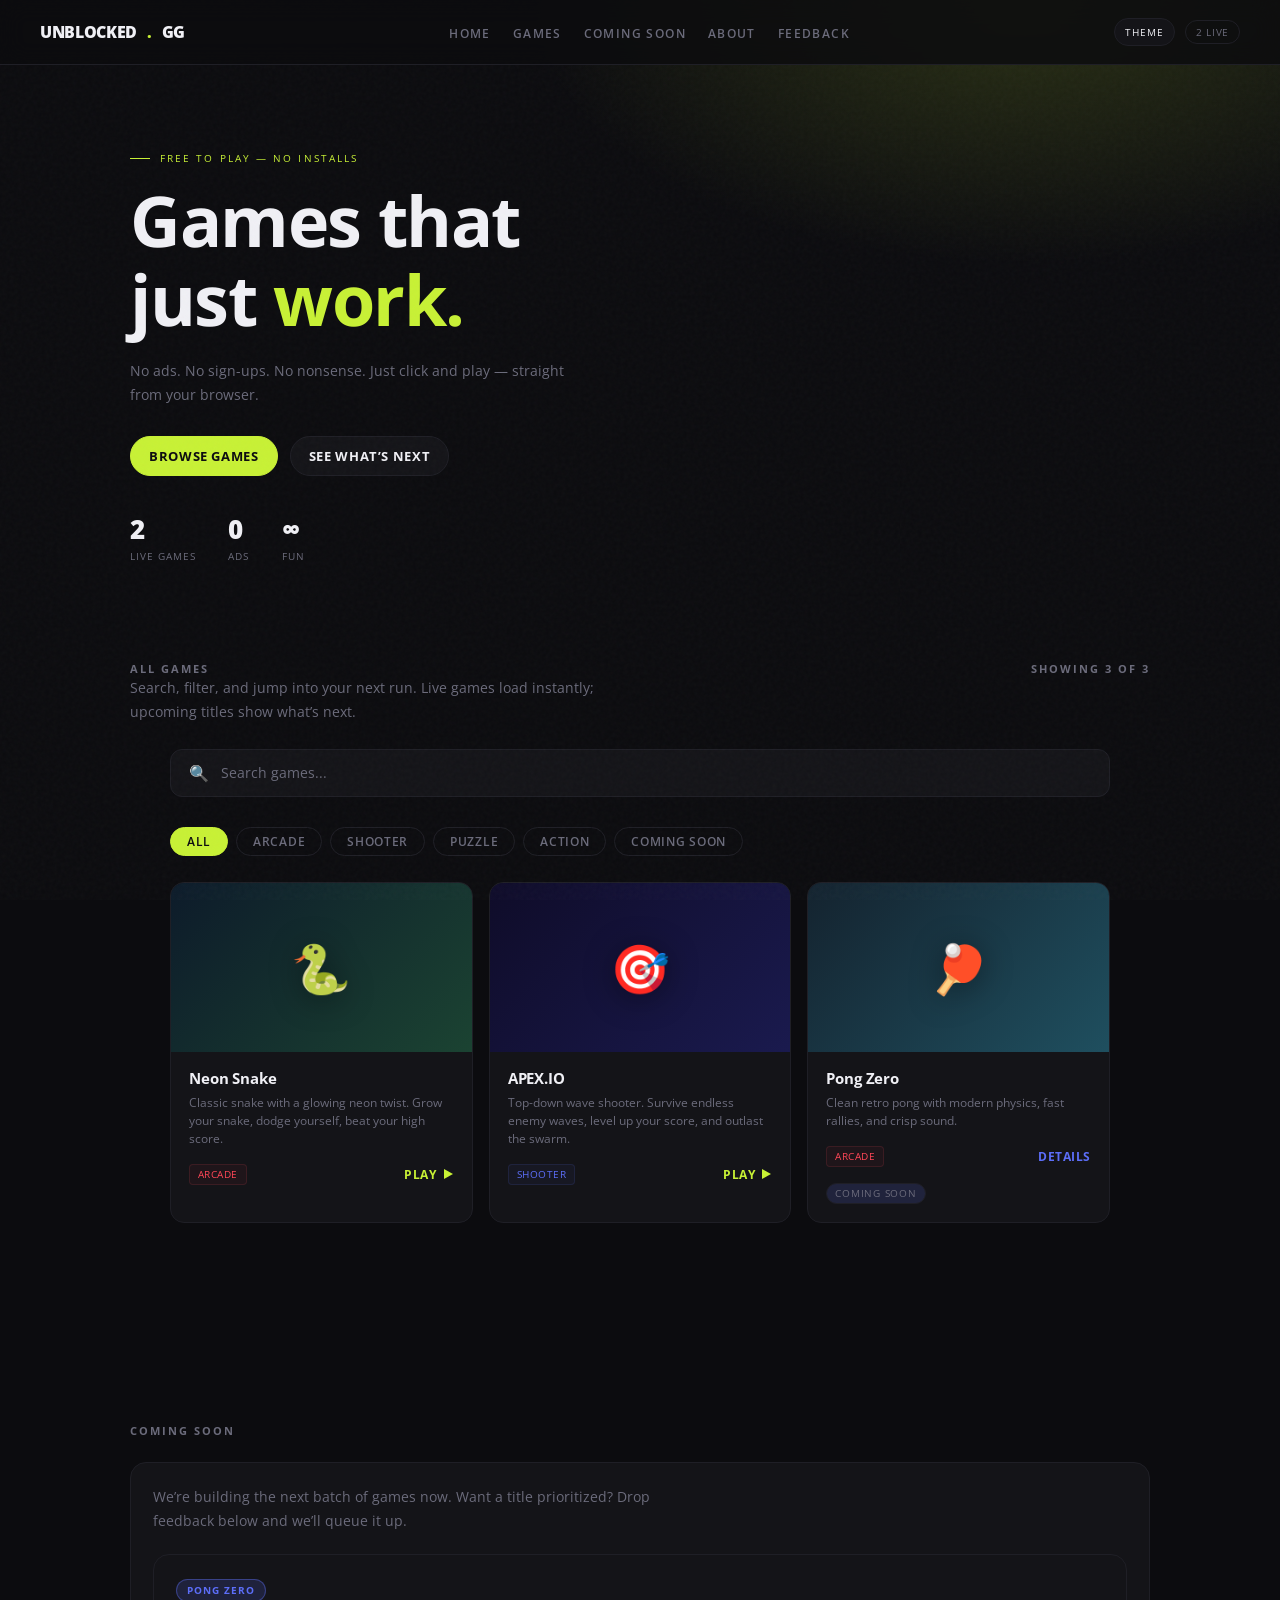
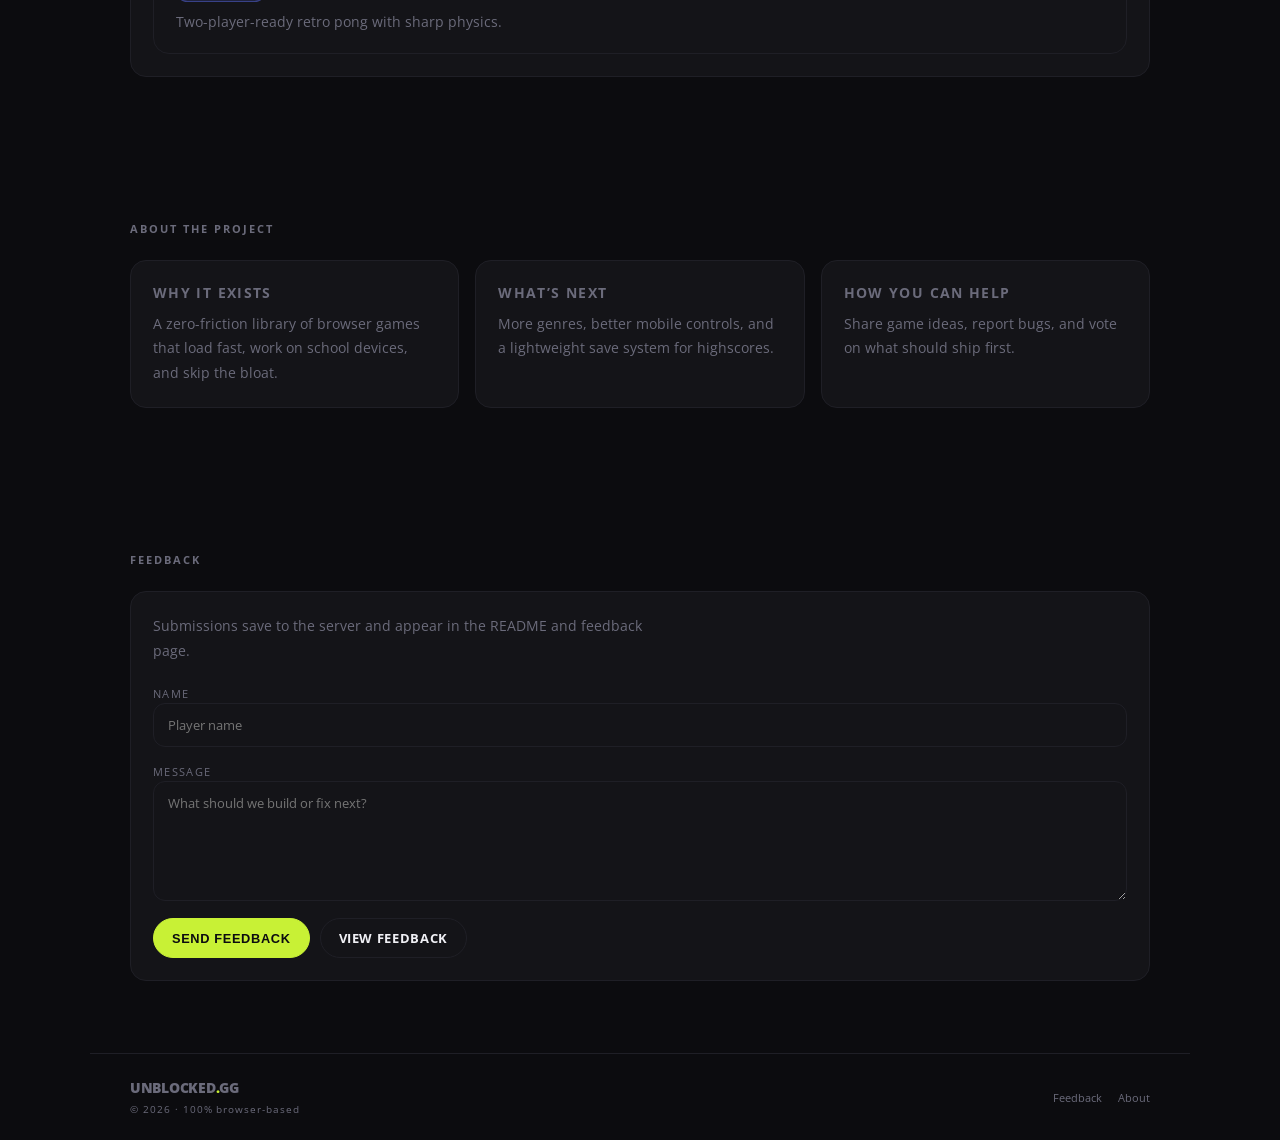
==== commit 1644e9f6: "Font change everywhere" ====
--- a/index.html
+++ b/index.html
@@ -10,7 +10,7 @@
 <meta property="og:type" content="website">
 <meta property="og:image" content="images/snake-thumb.svg">
 <link rel="icon" href="assets/favicon.svg" type="image/svg+xml">
-<link href="https://fonts.googleapis.com/css2?family=Syne:wght@400;600;700;800&family=DM+Mono:wght@400;500&display=swap" rel="stylesheet">
+<link href="https://fonts.googleapis.com/css2?family=Open+Sans:wght;400;600;700;800&display=swap" rel="stylesheet">
 <link rel="stylesheet" href="css/site.css">
 <link rel="stylesheet" href="css/home.css">
 </head>
@@ -48,7 +48,7 @@
           <div class="section-title">All Games</div>
           <p class="section-sub">Search, filter, and jump into your next run. Live games load instantly; upcoming titles show what’s next.</p>
         </div>
-        <span class="section-title" id="showing-count">Showing 2 of 5</span>
+        <span class="section-title" id="showing-count">Showing 2 of 3</span>
       </div>
       <div class="search-wrap">
         <div class="search-inner">
@@ -103,22 +103,6 @@
           </div>
         </a>
 
-        <a class="game-card" href="tetris-game.html" data-tags="puzzle" data-status="soon">
-          <div class="game-thumb">
-            <div class="thumb-bg" style="background: linear-gradient(135deg, #101b2b 0%, #372772 100%);"></div>
-            <span class="thumb-icon">🧩</span>
-          </div>
-          <div class="game-info">
-            <div class="game-name">Tetris Pulse</div>
-            <div class="game-desc">Stack, rotate, and clear lines with neon pressure and a slick speed ramp.</div>
-            <div class="game-footer">
-              <span class="game-tag tag-puzzle">Puzzle</span>
-              <span class="play-btn">Details</span>
-            </div>
-            <div class="game-status badge-soon" style="margin-top: 10px; width: fit-content;">Coming Soon</div>
-          </div>
-        </a>
-
         <a class="game-card" href="pong-game.html" data-tags="arcade" data-status="soon">
           <div class="game-thumb">
             <div class="thumb-bg" style="background: linear-gradient(135deg, #14232f 0%, #1f4f5f 100%);"></div>
@@ -135,22 +119,6 @@
           </div>
         </a>
 
-        <a class="game-card" href="memory-game.html" data-tags="puzzle" data-status="soon">
-          <div class="game-thumb">
-            <div class="thumb-bg" style="background: linear-gradient(135deg, #2b1b12 0%, #6b3a2c 100%);"></div>
-            <span class="thumb-icon">🧠</span>
-          </div>
-          <div class="game-info">
-            <div class="game-name">Memory Grid</div>
-            <div class="game-desc">Match cards against the clock. Clean visuals, escalating difficulty.</div>
-            <div class="game-footer">
-              <span class="game-tag tag-puzzle">Puzzle</span>
-              <span class="play-btn">Details</span>
-            </div>
-            <div class="game-status badge-soon" style="margin-top: 10px; width: fit-content;">Coming Soon</div>
-          </div>
-        </a>
-
         <div id="no-results">No games found. Try a different search.</div>
       </div>
     </section>
@@ -163,16 +131,8 @@
         <p class="section-sub">We’re building the next batch of games now. Want a title prioritized? Drop feedback below and we’ll queue it up.</p>
         <div class="card-grid" style="margin-top: 20px;">
           <div class="panel">
-            <span class="badge badge-soon">Tetris Pulse</span>
-            <p style="margin-top: 10px; color: var(--muted); font-size: 0.85rem;">Guided drop speed, neon visuals, and clean score streaks.</p>
-          </div>
-          <div class="panel">
             <span class="badge badge-soon">Pong Zero</span>
             <p style="margin-top: 10px; color: var(--muted); font-size: 0.85rem;">Two-player-ready retro pong with sharp physics.</p>
-          </div>
-          <div class="panel">
-            <span class="badge badge-soon">Memory Grid</span>
-            <p style="margin-top: 10px; color: var(--muted); font-size: 0.85rem;">A calm, fast-paced memory match challenge.</p>
           </div>
         </div>
       </div>
--- a/css/site.css
+++ b/css/site.css
@@ -18,8 +18,8 @@
   --accent: #c8f135;
   --accent2: #5c6ef8;
   --danger: #ff4757;
-  --font-ui: 'Syne', sans-serif;
-  --font-mono: 'DM Mono', monospace;
+  --font-ui: 'Open Sans', sans-serif;
+  --font-mono: 'Open Sans', sans-serif;
   background: radial-gradient(1200px 600px at 10% -20%, rgba(92,110,248,0.18), transparent 60%),
               radial-gradient(900px 480px at 80% 0%, rgba(200,241,53,0.16), transparent 55%),
               var(--site-bg);
@@ -64,8 +64,8 @@
   --accent: #c8f135;
   --accent2: #5c6ef8;
   --danger: #ff4757;
-  --font-ui: 'Syne', sans-serif;
-  --font-mono: 'DM Mono', monospace;
+  --font-ui: 'Open Sans', sans-serif;
+  --font-mono: 'Open Sans', sans-serif;
   background: var(--site-bg);
   color: var(--text);
   min-height: 100vh;
